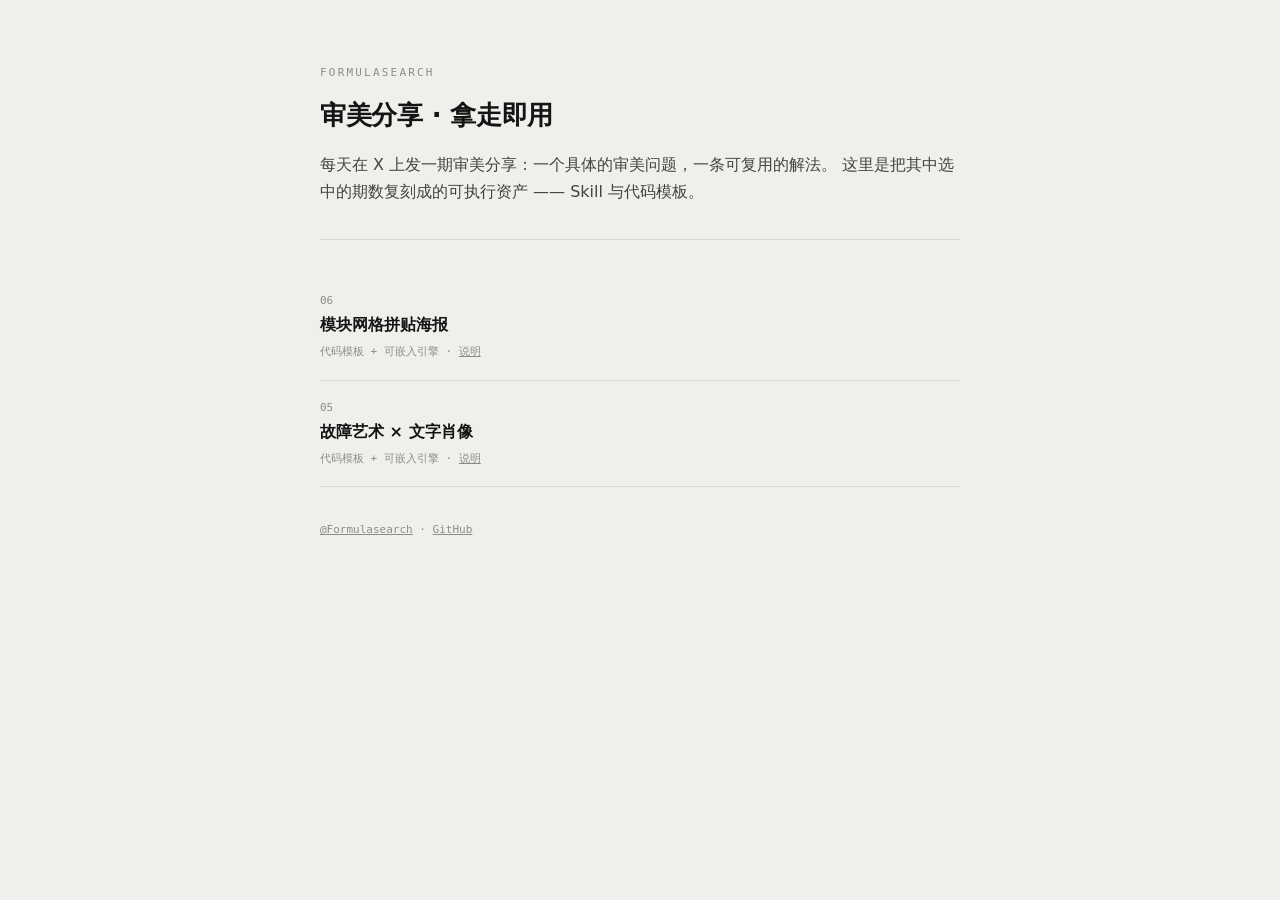
==== index.html @ 08f04bac "release: public final artifacts only" ====
<!doctype html>
<html lang="zh-CN">
<head>
<meta charset="utf-8">
<meta name="viewport" content="width=device-width, initial-scale=1">
<title>审美分享 · 拿走即用</title>
<style>
  :root{ --paper:#efefec; --ink:#141414; --mut:#8d8d86; --line:#d9d9d2 }
  *{box-sizing:border-box;margin:0}
  body{
    background:var(--paper);color:var(--ink);
    font-family:system-ui,"Microsoft YaHei",sans-serif;
    line-height:1.7;padding:64px 24px;
  }
  main{max-width:640px;margin:0 auto}
  .kicker{font-family:ui-monospace,Consolas,monospace;font-size:11px;letter-spacing:.2em;color:var(--mut)}
  h1{font-size:26px;font-weight:700;margin-top:10px;letter-spacing:-.01em}
  .lead{margin-top:14px;color:#44443f}
  hr{border:0;border-top:1px solid var(--line);margin:34px 0}
  ul{list-style:none;padding:0}
  li{padding:18px 0;border-bottom:1px solid var(--line)}
  li a.t{font-size:16px;font-weight:600;color:var(--ink);text-decoration:none}
  li a.t:hover{text-decoration:underline}
  .meta{font-family:ui-monospace,Consolas,monospace;font-size:11px;color:var(--mut);margin-top:5px}
  .meta a{color:var(--mut)}
  .no{font-family:ui-monospace,Consolas,monospace;font-size:11px;color:var(--mut)}
  footer{margin-top:34px;font-family:ui-monospace,Consolas,monospace;font-size:11px;color:var(--mut)}
  footer a{color:inherit}
</style>
</head>
<body>
<main>
  <div class="kicker">FORMULASEARCH</div>
  <h1>审美分享 · 拿走即用</h1>
  <p class="lead">
    每天在 X 上发一期审美分享：一个具体的审美问题，一条可复用的解法。
    这里是把其中选中的期数复刻成的可执行资产 —— Skill 与代码模板。
  </p>

  <hr>

  <ul>
    <li>
      <div class="no">06</div>
      <a class="t" href="006-grid-collage-poster/template/">模块网格拼贴海报</a>
      <div class="meta">
        代码模板 + 可嵌入引擎 ·
        <a href="https://github.com/FANzR-arch/Phil-aesthetic-formulas/tree/main/006-grid-collage-poster">说明</a>
      </div>
    </li>
    <li>
      <div class="no">05</div>
      <a class="t" href="005-typographic-portrait/template/">故障艺术 × 文字肖像</a>
      <div class="meta">
        代码模板 + 可嵌入引擎 ·
        <a href="https://github.com/FANzR-arch/Phil-aesthetic-formulas/tree/main/005-typographic-portrait">说明</a>
      </div>
    </li>
  </ul>

  <footer>
    <a href="https://x.com/Formulasearch">@Formulasearch</a> ·
    <a href="https://github.com/FANzR-arch/Phil-aesthetic-formulas">GitHub</a>
  </footer>
</main>
</body>
</html>
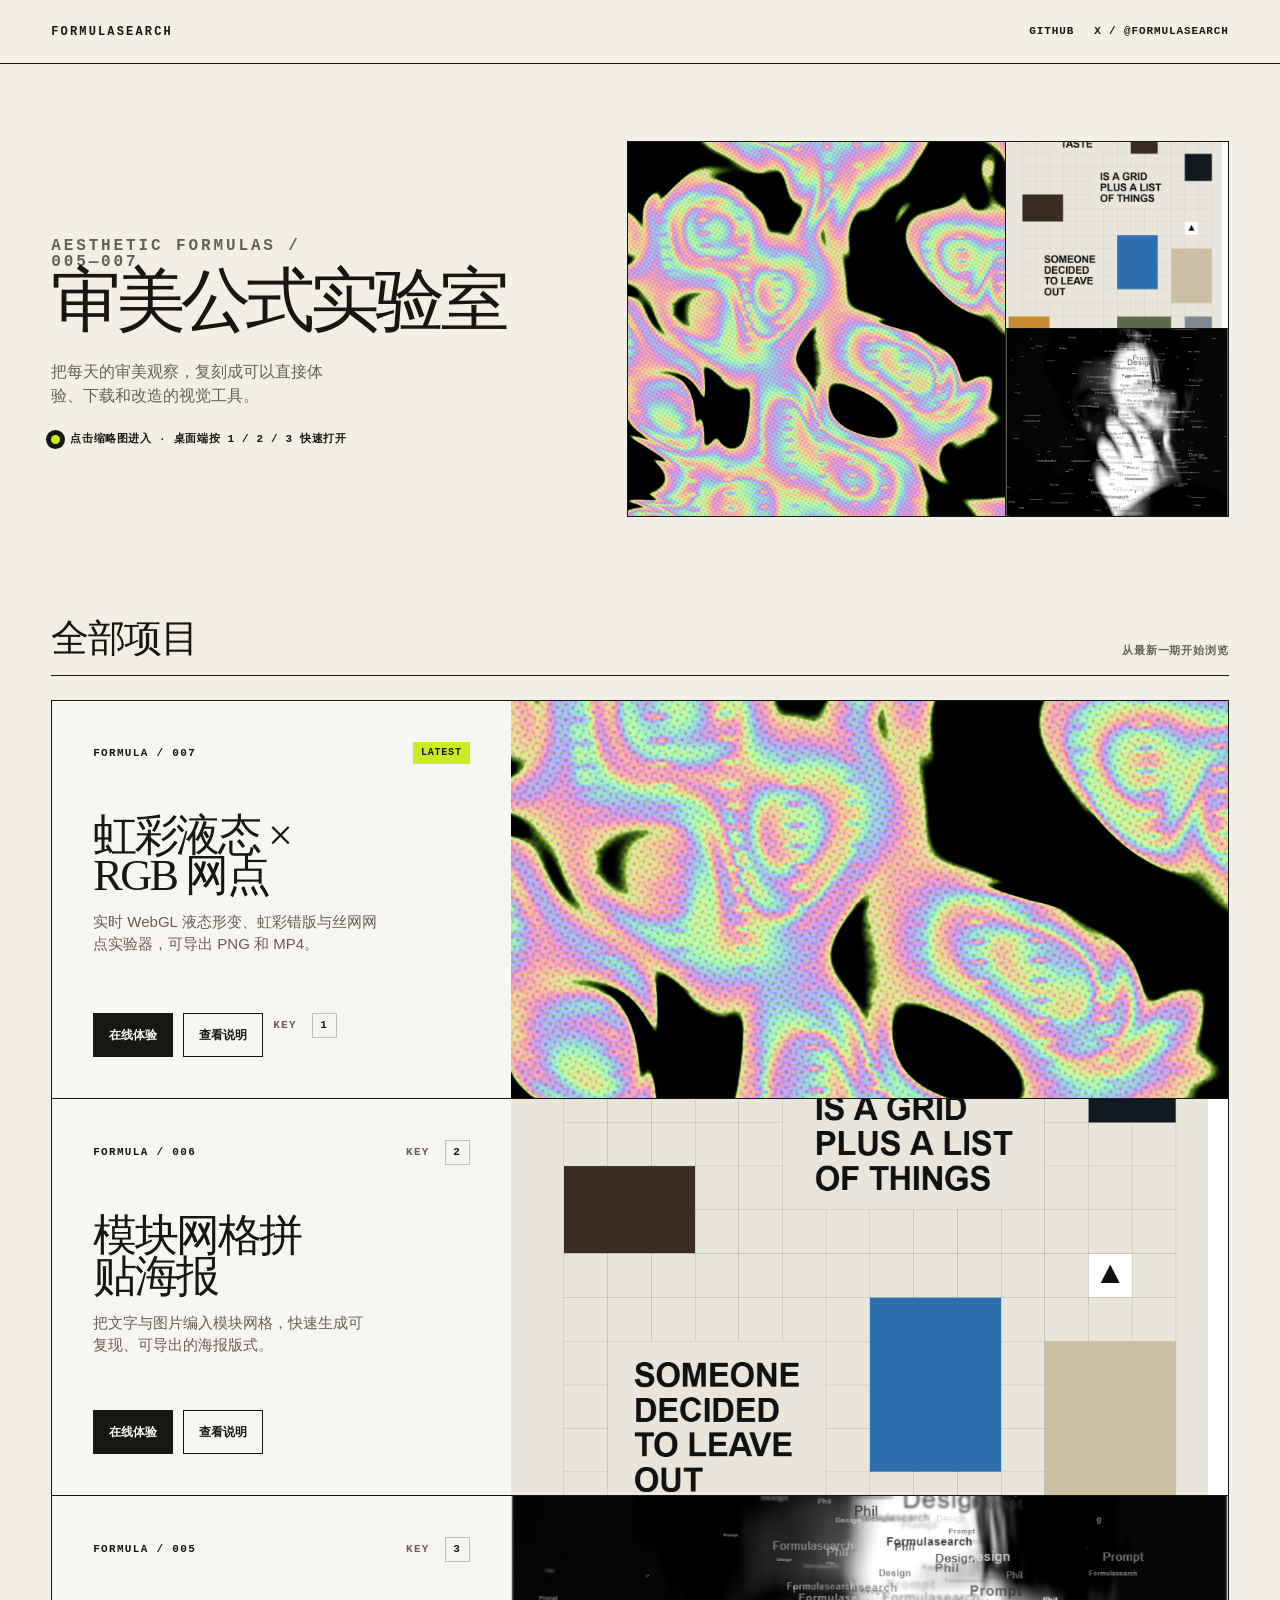
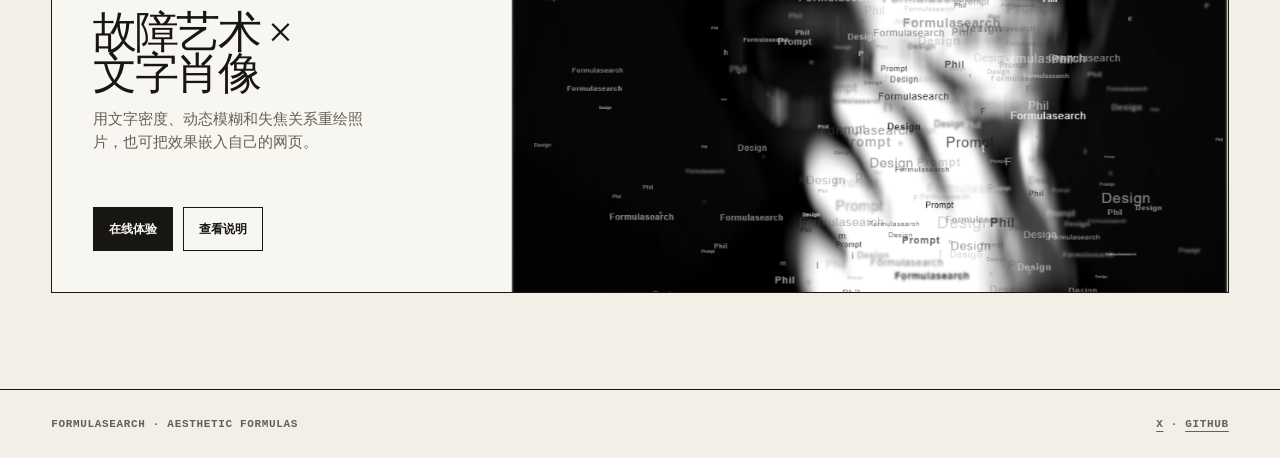
==== commit e7f5be0d: "release: add formula 007 and unified lab shell" ====
--- a/index.html
+++ b/index.html
@@ -2,66 +2,182 @@
 <html lang="zh-CN">
 <head>
 <meta charset="utf-8">
-<meta name="viewport" content="width=device-width, initial-scale=1">
-<title>审美分享 · 拿走即用</title>
+<meta name="viewport" content="width=device-width, initial-scale=1, viewport-fit=cover">
+<meta name="description" content="阿哲 Phil 的审美分享复刻实验：可直接体验、下载和复用的视觉工具。">
+<title>审美公式实验室 · Formulasearch</title>
+<link rel="icon" href="data:image/svg+xml,%3Csvg xmlns='http://www.w3.org/2000/svg' viewBox='0 0 64 64'%3E%3Crect width='64' height='64' fill='%23191a17'/%3E%3Ccircle cx='32' cy='32' r='16' fill='%23c9f719'/%3E%3C/svg%3E">
 <style>
-  :root{ --paper:#efefec; --ink:#141414; --mut:#8d8d86; --line:#d9d9d2 }
-  *{box-sizing:border-box;margin:0}
-  body{
-    background:var(--paper);color:var(--ink);
-    font-family:system-ui,"Microsoft YaHei",sans-serif;
-    line-height:1.7;padding:64px 24px;
+  :root{
+    --paper:oklch(95.2% .012 92);--panel:oklch(97.4% .009 92);--ink:oklch(20% .012 92);
+    --muted:oklch(49% .016 92);--line:oklch(80% .014 92);--acid:oklch(89% .205 120);
+    --display:Georgia,"Songti SC","Noto Serif SC",serif;
+    --ui:"Aptos","Microsoft YaHei UI","Noto Sans SC",sans-serif;
+    --data:"Cascadia Mono",Consolas,monospace;
   }
-  main{max-width:640px;margin:0 auto}
-  .kicker{font-family:ui-monospace,Consolas,monospace;font-size:11px;letter-spacing:.2em;color:var(--mut)}
-  h1{font-size:26px;font-weight:700;margin-top:10px;letter-spacing:-.01em}
-  .lead{margin-top:14px;color:#44443f}
-  hr{border:0;border-top:1px solid var(--line);margin:34px 0}
-  ul{list-style:none;padding:0}
-  li{padding:18px 0;border-bottom:1px solid var(--line)}
-  li a.t{font-size:16px;font-weight:600;color:var(--ink);text-decoration:none}
-  li a.t:hover{text-decoration:underline}
-  .meta{font-family:ui-monospace,Consolas,monospace;font-size:11px;color:var(--mut);margin-top:5px}
-  .meta a{color:var(--mut)}
-  .no{font-family:ui-monospace,Consolas,monospace;font-size:11px;color:var(--mut)}
-  footer{margin-top:34px;font-family:ui-monospace,Consolas,monospace;font-size:11px;color:var(--mut)}
-  footer a{color:inherit}
+  *{box-sizing:border-box}
+  html{scroll-behavior:smooth}
+  body{margin:0;background:var(--paper);color:var(--ink);font-family:var(--ui);line-height:1.5}
+  a{color:inherit}
+  a:focus-visible{outline:3px solid oklch(68% .19 30);outline-offset:3px}
+  .site-header{display:flex;align-items:center;justify-content:space-between;min-height:64px;padding:0 clamp(20px,4vw,64px);border-bottom:1px solid var(--ink)}
+  .brand{font:800 .75rem/1 var(--data);letter-spacing:.18em;text-decoration:none}
+  .header-links{display:flex;gap:20px;font:700 .6875rem/1 var(--data);letter-spacing:.08em;text-transform:uppercase}
+  .header-links a{text-decoration:none}
+  .header-links a:hover{text-decoration:underline;text-underline-offset:4px}
+  main{width:min(1440px,100%);margin:0 auto;padding:clamp(44px,6vw,88px) clamp(20px,4vw,64px) 96px}
+  .intro{display:grid;grid-template-columns:minmax(500px,.92fr) minmax(360px,1.08fr);gap:clamp(36px,5vw,72px);align-items:center;padding-bottom:clamp(64px,8vw,108px)}
+  .eyebrow{margin:0 0 20px;font:800 .6875rem/1 var(--data);letter-spacing:.18em;text-transform:uppercase}
+  h1{margin:0;white-space:nowrap;font:400 clamp(2.65rem,5.5vw,5.8rem)/.88 var(--display);letter-spacing:-.075em}
+  .intro-copy p{max-width:31ch;margin:28px 0 0;color:var(--muted);font-size:clamp(1rem,1.25vw,1.18rem)}
+  .intro-note{display:flex;align-items:center;gap:10px;margin-top:24px;font:700 .6875rem/1.4 var(--data);letter-spacing:.06em}
+  .intro-note i{width:9px;height:9px;border-radius:50%;background:var(--acid);box-shadow:0 0 0 5px var(--ink)}
+  .hero-thumbs{display:grid;grid-template-columns:1.32fr .78fr;grid-template-rows:repeat(2,minmax(0,1fr));gap:1px;aspect-ratio:16/10;background:var(--ink);border:1px solid var(--ink)}
+  .hero-thumb{display:block;min-width:0;overflow:hidden;background:var(--ink)}
+  .hero-thumb:first-child{grid-row:1/-1}
+  .hero-thumb img{display:block;width:100%;height:100%;object-fit:cover;transition:transform 420ms cubic-bezier(.16,1,.3,1),filter 220ms ease}
+  .hero-thumb:hover img{transform:scale(1.025);filter:contrast(1.05)}
+  .section-head{display:flex;align-items:end;justify-content:space-between;gap:24px;padding:0 0 18px;border-bottom:1px solid var(--ink)}
+  .section-head h2{margin:0;font:400 clamp(1.8rem,3vw,2.8rem)/1 var(--display);letter-spacing:-.04em}
+  .section-head span{font:700 .6875rem/1 var(--data);letter-spacing:.08em;color:var(--muted)}
+  .projects{border:1px solid var(--ink);margin-top:24px}
+  .project{display:grid;grid-template-columns:minmax(320px,.78fr) minmax(0,1.22fr);min-width:0;min-height:clamp(340px,31vw,450px);background:var(--panel)}
+  .project+.project{border-top:1px solid var(--ink)}
+  .project-media{position:relative;display:block;min-height:0;overflow:hidden;background:var(--ink)}
+  .project-media img{position:absolute;inset:0;display:block;width:100%;height:100%;object-fit:cover;transition:transform 420ms cubic-bezier(.16,1,.3,1),filter 220ms ease}
+  .project-media:hover img{transform:scale(1.018);filter:contrast(1.04)}
+  .project-copy{display:flex;flex-direction:column;padding:clamp(24px,3.2vw,44px)}
+  .project-top{display:flex;align-items:center;justify-content:space-between;gap:16px}
+  .project-number,.project-key{font:800 .6875rem/1 var(--data);letter-spacing:.12em}
+  .project-key{color:var(--muted)}
+  .project-key b{display:inline-grid;place-items:center;width:25px;height:25px;margin-left:7px;border:1px solid var(--line);color:var(--ink)}
+  .project h3{max-width:11ch;margin:clamp(28px,4vw,56px) 0 14px;font:400 clamp(2rem,3.45vw,3.7rem)/.92 var(--display);letter-spacing:-.055em}
+  .project p{max-width:34ch;margin:0;color:var(--muted);font-size:.9375rem}
+  .project-actions{display:flex;flex-wrap:wrap;gap:10px;margin-top:auto;padding-top:30px}
+  .action{display:inline-flex;align-items:center;justify-content:center;min-height:44px;padding:10px 15px;border:1px solid var(--ink);font-size:.75rem;font-weight:800;text-decoration:none}
+  .action--primary{background:var(--ink);color:var(--panel)}
+  .action:hover{background:var(--acid);color:var(--ink)}
+  .latest{padding:6px 8px;background:var(--acid);font:800 .625rem/1 var(--data);letter-spacing:.08em}
+  footer{display:flex;justify-content:space-between;gap:24px;padding:26px clamp(20px,4vw,64px);border-top:1px solid var(--ink);font:700 .6875rem/1.5 var(--data);letter-spacing:.06em;color:var(--muted)}
+  footer a{text-underline-offset:4px}
+  @media(max-width:980px){
+    .intro{grid-template-columns:1fr;gap:42px}
+    .intro-copy p{margin-top:22px}
+    .hero-thumbs{width:100%;aspect-ratio:16/9}
+    .project{grid-template-columns:minmax(280px,.8fr) minmax(0,1.2fr)}
+  }
+  @media(max-width:700px){
+    .site-header{min-height:56px}.header-links a:first-child{display:none}
+    main{padding-top:48px;padding-bottom:64px}
+    .intro{gap:34px}.intro-copy{max-width:34ch}
+    .hero-thumbs{grid-template-columns:1.25fr .75fr;aspect-ratio:1/1}
+    .section-head{align-items:start;flex-direction:column}.section-head span{line-height:1.5}
+    .project{grid-template-columns:1fr;min-height:0}.project-copy{min-height:320px}.project-media{aspect-ratio:16/10}
+    footer{flex-direction:column}
+  }
+  @media(prefers-reduced-motion:reduce){*,*::before,*::after{scroll-behavior:auto!important;transition-duration:.01ms!important}}
 </style>
 </head>
 <body>
-<main>
-  <div class="kicker">FORMULASEARCH</div>
-  <h1>审美分享 · 拿走即用</h1>
-  <p class="lead">
-    每天在 X 上发一期审美分享：一个具体的审美问题，一条可复用的解法。
-    这里是把其中选中的期数复刻成的可执行资产 —— Skill 与代码模板。
-  </p>
+  <header class="site-header">
+    <a class="brand" href="./">FORMULASEARCH</a>
+    <nav class="header-links" aria-label="外部链接">
+      <a href="https://github.com/FANzR-arch/Phil-aesthetic-formulas">GitHub</a>
+      <a href="https://x.com/Formulasearch">X / @Formulasearch</a>
+    </nav>
+  </header>
 
-  <hr>
+  <main>
+    <section class="intro" aria-labelledby="page-title">
+      <div class="intro-copy">
+        <p class="eyebrow">AESTHETIC FORMULAS / 005—007</p>
+        <h1 id="page-title">审美公式实验室</h1>
+        <p>把每天的审美观察，复刻成可以直接体验、下载和改造的视觉工具。</p>
+        <div class="intro-note"><i></i><span>点击缩略图进入 · 桌面端按 1 / 2 / 3 快速打开</span></div>
+      </div>
+      <div class="hero-thumbs" aria-label="快速浏览项目">
+        <a class="hero-thumb" href="007-iridescent-flow-halftone/template/" aria-label="打开 007 虹彩液态网点实验器">
+          <img src="007-iridescent-flow-halftone/preview.png" alt="虹彩液态与 RGB 网点作品" width="1200" height="1200">
+        </a>
+        <a class="hero-thumb" href="006-grid-collage-poster/template/" aria-label="打开 006 模块网格拼贴海报生成器">
+          <img src="006-grid-collage-poster/preview.png" alt="模块网格拼贴海报作品" width="1200" height="1600">
+        </a>
+        <a class="hero-thumb" href="005-typographic-portrait/template/" aria-label="打开 005 故障文字肖像生成器">
+          <img src="005-typographic-portrait/preview.png" alt="故障文字肖像作品" width="1200" height="1600">
+        </a>
+      </div>
+    </section>
 
-  <ul>
-    <li>
-      <div class="no">06</div>
-      <a class="t" href="006-grid-collage-poster/template/">模块网格拼贴海报</a>
-      <div class="meta">
-        代码模板 + 可嵌入引擎 ·
-        <a href="https://github.com/FANzR-arch/Phil-aesthetic-formulas/tree/main/006-grid-collage-poster">说明</a>
+    <section aria-labelledby="projects-title">
+      <div class="section-head">
+        <h2 id="projects-title">全部项目</h2>
+        <span>从最新一期开始浏览</span>
       </div>
-    </li>
-    <li>
-      <div class="no">05</div>
-      <a class="t" href="005-typographic-portrait/template/">故障艺术 × 文字肖像</a>
-      <div class="meta">
-        代码模板 + 可嵌入引擎 ·
-        <a href="https://github.com/FANzR-arch/Phil-aesthetic-formulas/tree/main/005-typographic-portrait">说明</a>
+
+      <div class="projects">
+        <article class="project project--featured">
+          <div class="project-copy">
+            <div class="project-top"><span class="project-number">FORMULA / 007</span><span class="latest">LATEST</span></div>
+            <h3>虹彩液态 × RGB 网点</h3>
+            <p>实时 WebGL 液态形变、虹彩错版与丝网网点实验器，可导出 PNG 和 MP4。</p>
+            <div class="project-actions">
+              <a class="action action--primary" href="007-iridescent-flow-halftone/template/">在线体验</a>
+              <a class="action" href="https://github.com/FANzR-arch/Phil-aesthetic-formulas/tree/main/007-iridescent-flow-halftone">查看说明</a>
+              <span class="project-key">KEY <b>1</b></span>
+            </div>
+          </div>
+          <a class="project-media" href="007-iridescent-flow-halftone/template/" aria-label="打开虹彩液态网点实验器" aria-keyshortcuts="1">
+            <img src="007-iridescent-flow-halftone/preview.png" alt="虹彩液态与 RGB 网点作品" width="1200" height="1200" loading="lazy">
+          </a>
+        </article>
+
+        <article class="project">
+          <div class="project-copy">
+            <div class="project-top"><span class="project-number">FORMULA / 006</span><span class="project-key">KEY <b>2</b></span></div>
+            <h3>模块网格拼贴海报</h3>
+            <p>把文字与图片编入模块网格，快速生成可复现、可导出的海报版式。</p>
+            <div class="project-actions">
+              <a class="action action--primary" href="006-grid-collage-poster/template/">在线体验</a>
+              <a class="action" href="https://github.com/FANzR-arch/Phil-aesthetic-formulas/tree/main/006-grid-collage-poster">查看说明</a>
+            </div>
+          </div>
+          <a class="project-media" href="006-grid-collage-poster/template/" aria-label="打开模块网格拼贴海报生成器" aria-keyshortcuts="2">
+            <img src="006-grid-collage-poster/preview.png" alt="模块网格拼贴海报作品" width="1200" height="1600" loading="lazy">
+          </a>
+        </article>
+
+        <article class="project">
+          <div class="project-copy">
+            <div class="project-top"><span class="project-number">FORMULA / 005</span><span class="project-key">KEY <b>3</b></span></div>
+            <h3>故障艺术 × 文字肖像</h3>
+            <p>用文字密度、动态模糊和失焦关系重绘照片，也可把效果嵌入自己的网页。</p>
+            <div class="project-actions">
+              <a class="action action--primary" href="005-typographic-portrait/template/">在线体验</a>
+              <a class="action" href="https://github.com/FANzR-arch/Phil-aesthetic-formulas/tree/main/005-typographic-portrait">查看说明</a>
+            </div>
+          </div>
+          <a class="project-media" href="005-typographic-portrait/template/" aria-label="打开故障文字肖像生成器" aria-keyshortcuts="3">
+            <img src="005-typographic-portrait/preview.png" alt="故障文字肖像作品" width="1200" height="1600" loading="lazy">
+          </a>
+        </article>
       </div>
-    </li>
-  </ul>
+    </section>
+  </main>
 
   <footer>
-    <a href="https://x.com/Formulasearch">@Formulasearch</a> ·
-    <a href="https://github.com/FANzR-arch/Phil-aesthetic-formulas">GitHub</a>
+    <span>FORMULASEARCH · AESTHETIC FORMULAS</span>
+    <span><a href="https://x.com/Formulasearch">X</a> · <a href="https://github.com/FANzR-arch/Phil-aesthetic-formulas">GITHUB</a></span>
   </footer>
-</main>
+
+<script>
+  const shortcuts = {
+    1: '007-iridescent-flow-halftone/template/',
+    2: '006-grid-collage-poster/template/',
+    3: '005-typographic-portrait/template/'
+  };
+  addEventListener('keydown', event => {
+    if (event.ctrlKey || event.metaKey || event.altKey || /INPUT|TEXTAREA|SELECT/.test(event.target.tagName)) return;
+    if (shortcuts[event.key]) location.href = shortcuts[event.key];
+  });
+</script>
 </body>
 </html>
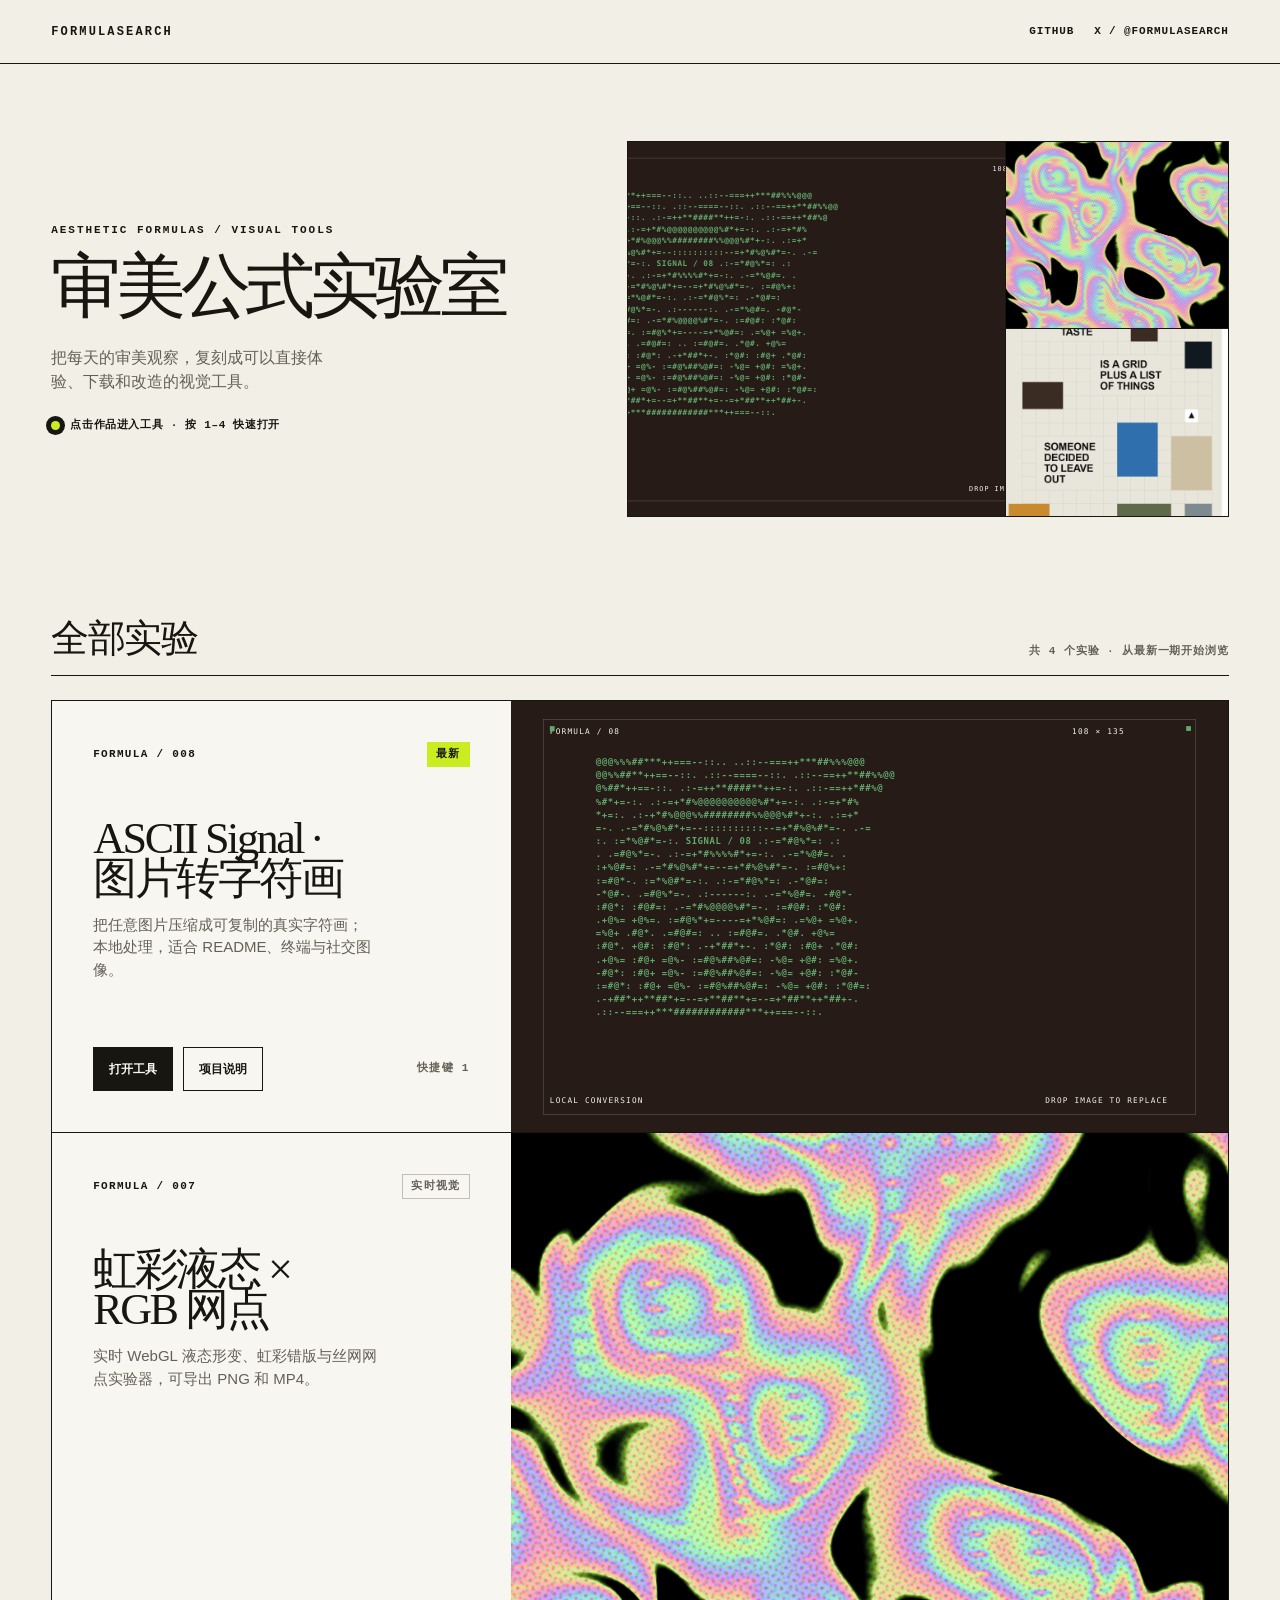
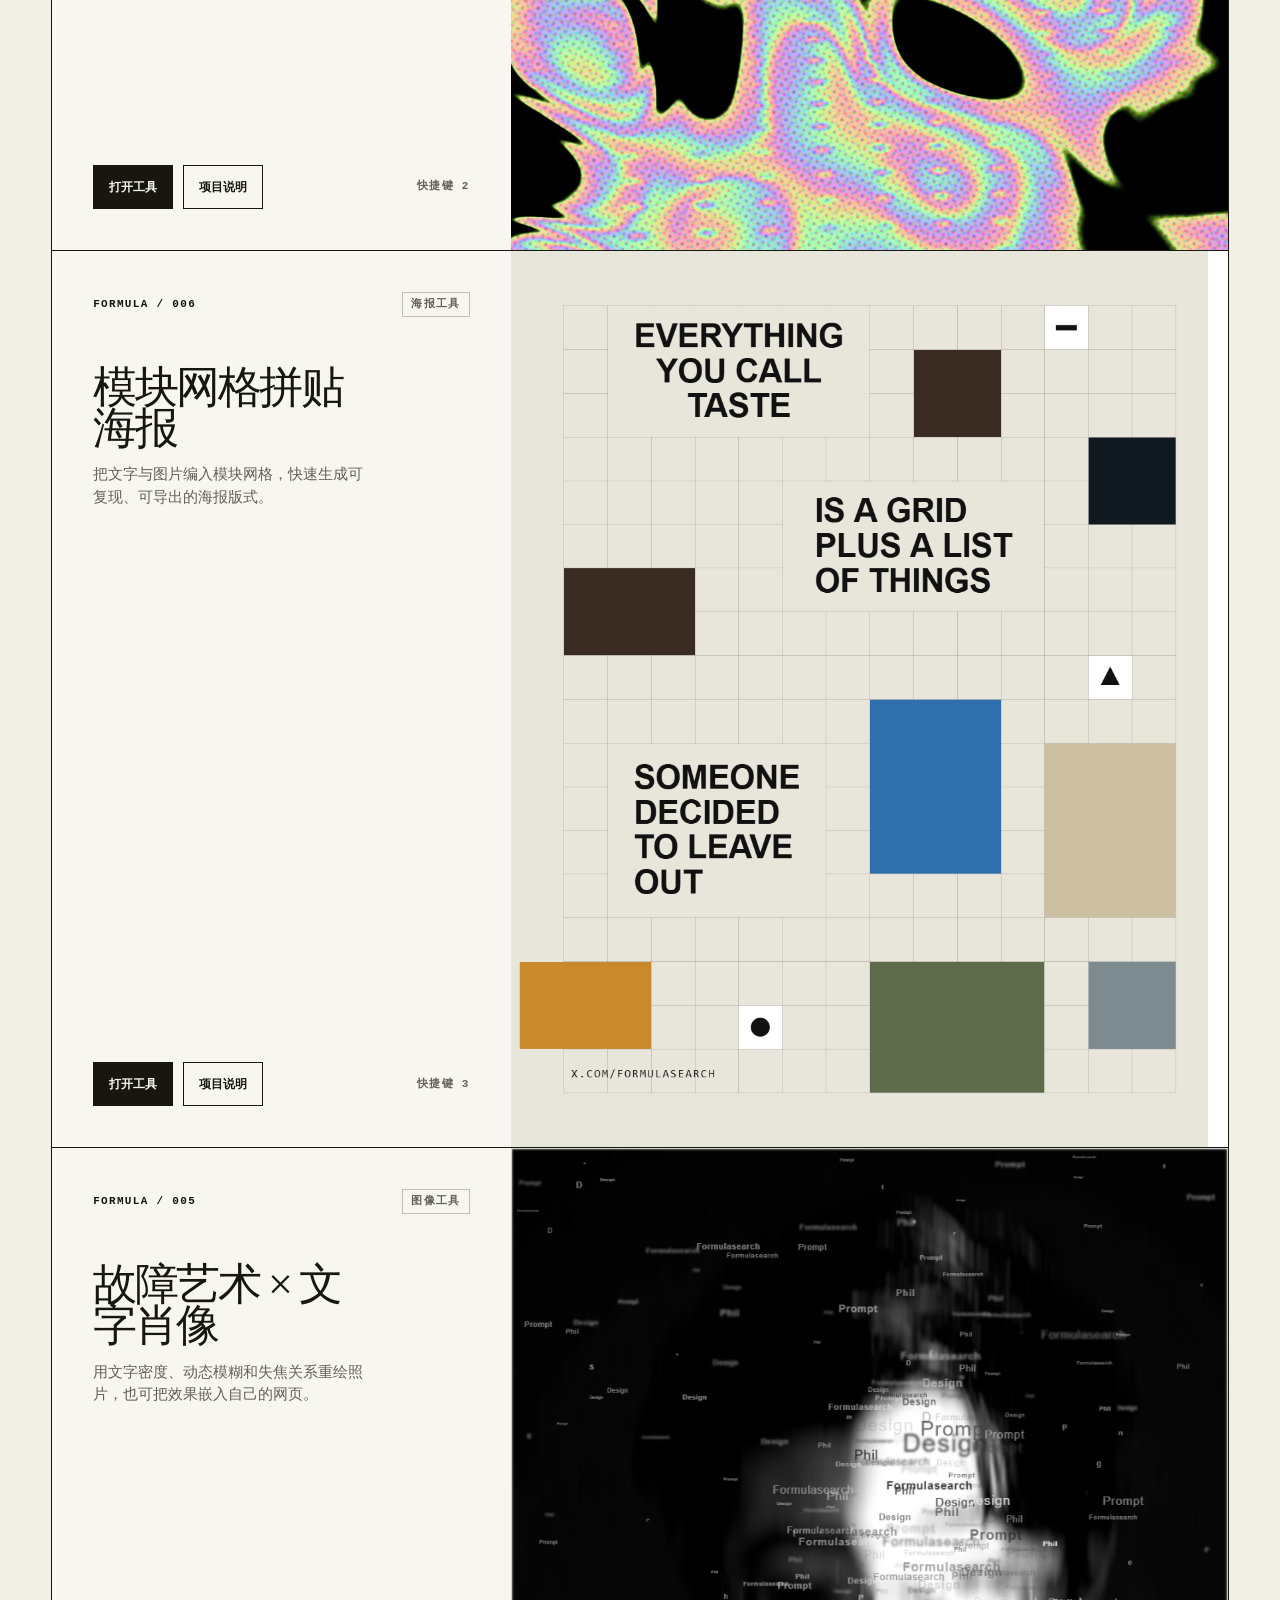
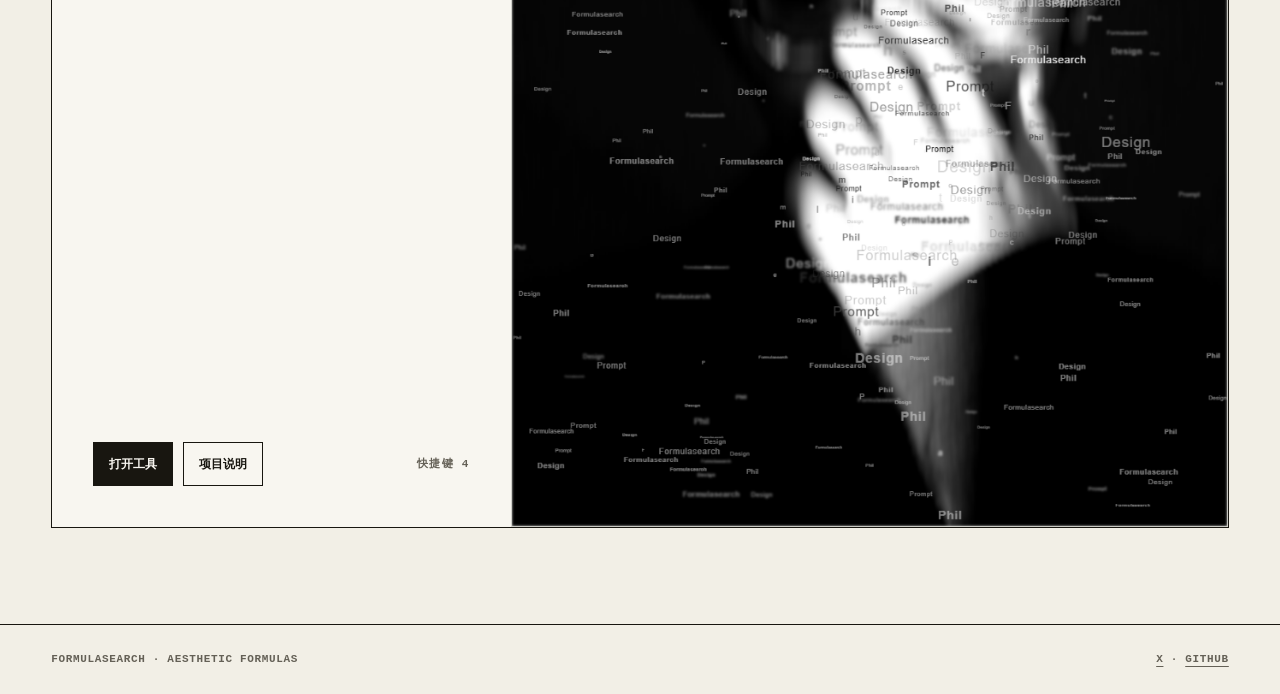
==== commit 529de945: "feat: standardize Formula Lab UI kit" ====
--- a/index.html
+++ b/index.html
@@ -1,183 +1,48 @@
 <!doctype html>
 <html lang="zh-CN">
 <head>
-<meta charset="utf-8">
-<meta name="viewport" content="width=device-width, initial-scale=1, viewport-fit=cover">
-<meta name="description" content="阿哲 Phil 的审美分享复刻实验：可直接体验、下载和复用的视觉工具。">
-<title>审美公式实验室 · Formulasearch</title>
-<link rel="icon" href="data:image/svg+xml,%3Csvg xmlns='http://www.w3.org/2000/svg' viewBox='0 0 64 64'%3E%3Crect width='64' height='64' fill='%23191a17'/%3E%3Ccircle cx='32' cy='32' r='16' fill='%23c9f719'/%3E%3C/svg%3E">
-<style>
-  :root{
-    --paper:oklch(95.2% .012 92);--panel:oklch(97.4% .009 92);--ink:oklch(20% .012 92);
-    --muted:oklch(49% .016 92);--line:oklch(80% .014 92);--acid:oklch(89% .205 120);
-    --display:Georgia,"Songti SC","Noto Serif SC",serif;
-    --ui:"Aptos","Microsoft YaHei UI","Noto Sans SC",sans-serif;
-    --data:"Cascadia Mono",Consolas,monospace;
-  }
-  *{box-sizing:border-box}
-  html{scroll-behavior:smooth}
-  body{margin:0;background:var(--paper);color:var(--ink);font-family:var(--ui);line-height:1.5}
-  a{color:inherit}
-  a:focus-visible{outline:3px solid oklch(68% .19 30);outline-offset:3px}
-  .site-header{display:flex;align-items:center;justify-content:space-between;min-height:64px;padding:0 clamp(20px,4vw,64px);border-bottom:1px solid var(--ink)}
-  .brand{font:800 .75rem/1 var(--data);letter-spacing:.18em;text-decoration:none}
-  .header-links{display:flex;gap:20px;font:700 .6875rem/1 var(--data);letter-spacing:.08em;text-transform:uppercase}
-  .header-links a{text-decoration:none}
-  .header-links a:hover{text-decoration:underline;text-underline-offset:4px}
-  main{width:min(1440px,100%);margin:0 auto;padding:clamp(44px,6vw,88px) clamp(20px,4vw,64px) 96px}
-  .intro{display:grid;grid-template-columns:minmax(500px,.92fr) minmax(360px,1.08fr);gap:clamp(36px,5vw,72px);align-items:center;padding-bottom:clamp(64px,8vw,108px)}
-  .eyebrow{margin:0 0 20px;font:800 .6875rem/1 var(--data);letter-spacing:.18em;text-transform:uppercase}
-  h1{margin:0;white-space:nowrap;font:400 clamp(2.65rem,5.5vw,5.8rem)/.88 var(--display);letter-spacing:-.075em}
-  .intro-copy p{max-width:31ch;margin:28px 0 0;color:var(--muted);font-size:clamp(1rem,1.25vw,1.18rem)}
-  .intro-note{display:flex;align-items:center;gap:10px;margin-top:24px;font:700 .6875rem/1.4 var(--data);letter-spacing:.06em}
-  .intro-note i{width:9px;height:9px;border-radius:50%;background:var(--acid);box-shadow:0 0 0 5px var(--ink)}
-  .hero-thumbs{display:grid;grid-template-columns:1.32fr .78fr;grid-template-rows:repeat(2,minmax(0,1fr));gap:1px;aspect-ratio:16/10;background:var(--ink);border:1px solid var(--ink)}
-  .hero-thumb{display:block;min-width:0;overflow:hidden;background:var(--ink)}
-  .hero-thumb:first-child{grid-row:1/-1}
-  .hero-thumb img{display:block;width:100%;height:100%;object-fit:cover;transition:transform 420ms cubic-bezier(.16,1,.3,1),filter 220ms ease}
-  .hero-thumb:hover img{transform:scale(1.025);filter:contrast(1.05)}
-  .section-head{display:flex;align-items:end;justify-content:space-between;gap:24px;padding:0 0 18px;border-bottom:1px solid var(--ink)}
-  .section-head h2{margin:0;font:400 clamp(1.8rem,3vw,2.8rem)/1 var(--display);letter-spacing:-.04em}
-  .section-head span{font:700 .6875rem/1 var(--data);letter-spacing:.08em;color:var(--muted)}
-  .projects{border:1px solid var(--ink);margin-top:24px}
-  .project{display:grid;grid-template-columns:minmax(320px,.78fr) minmax(0,1.22fr);min-width:0;min-height:clamp(340px,31vw,450px);background:var(--panel)}
-  .project+.project{border-top:1px solid var(--ink)}
-  .project-media{position:relative;display:block;min-height:0;overflow:hidden;background:var(--ink)}
-  .project-media img{position:absolute;inset:0;display:block;width:100%;height:100%;object-fit:cover;transition:transform 420ms cubic-bezier(.16,1,.3,1),filter 220ms ease}
-  .project-media:hover img{transform:scale(1.018);filter:contrast(1.04)}
-  .project-copy{display:flex;flex-direction:column;padding:clamp(24px,3.2vw,44px)}
-  .project-top{display:flex;align-items:center;justify-content:space-between;gap:16px}
-  .project-number,.project-key{font:800 .6875rem/1 var(--data);letter-spacing:.12em}
-  .project-key{color:var(--muted)}
-  .project-key b{display:inline-grid;place-items:center;width:25px;height:25px;margin-left:7px;border:1px solid var(--line);color:var(--ink)}
-  .project h3{max-width:11ch;margin:clamp(28px,4vw,56px) 0 14px;font:400 clamp(2rem,3.45vw,3.7rem)/.92 var(--display);letter-spacing:-.055em}
-  .project p{max-width:34ch;margin:0;color:var(--muted);font-size:.9375rem}
-  .project-actions{display:flex;flex-wrap:wrap;gap:10px;margin-top:auto;padding-top:30px}
-  .action{display:inline-flex;align-items:center;justify-content:center;min-height:44px;padding:10px 15px;border:1px solid var(--ink);font-size:.75rem;font-weight:800;text-decoration:none}
-  .action--primary{background:var(--ink);color:var(--panel)}
-  .action:hover{background:var(--acid);color:var(--ink)}
-  .latest{padding:6px 8px;background:var(--acid);font:800 .625rem/1 var(--data);letter-spacing:.08em}
-  footer{display:flex;justify-content:space-between;gap:24px;padding:26px clamp(20px,4vw,64px);border-top:1px solid var(--ink);font:700 .6875rem/1.5 var(--data);letter-spacing:.06em;color:var(--muted)}
-  footer a{text-underline-offset:4px}
-  @media(max-width:980px){
-    .intro{grid-template-columns:1fr;gap:42px}
-    .intro-copy p{margin-top:22px}
-    .hero-thumbs{width:100%;aspect-ratio:16/9}
-    .project{grid-template-columns:minmax(280px,.8fr) minmax(0,1.2fr)}
-  }
-  @media(max-width:700px){
-    .site-header{min-height:56px}.header-links a:first-child{display:none}
-    main{padding-top:48px;padding-bottom:64px}
-    .intro{gap:34px}.intro-copy{max-width:34ch}
-    .hero-thumbs{grid-template-columns:1.25fr .75fr;aspect-ratio:1/1}
-    .section-head{align-items:start;flex-direction:column}.section-head span{line-height:1.5}
-    .project{grid-template-columns:1fr;min-height:0}.project-copy{min-height:320px}.project-media{aspect-ratio:16/10}
-    footer{flex-direction:column}
-  }
-  @media(prefers-reduced-motion:reduce){*,*::before,*::after{scroll-behavior:auto!important;transition-duration:.01ms!important}}
-</style>
+  <meta charset="utf-8">
+  <meta name="viewport" content="width=device-width, initial-scale=1, viewport-fit=cover">
+  <meta name="description" content="阿哲 Phil 的审美分享复刻实验：可直接体验、下载和复用的视觉工具。">
+  <title>审美公式实验室 · Formulasearch</title>
+  <link rel="icon" href="data:image/svg+xml,%3Csvg xmlns='http://www.w3.org/2000/svg' viewBox='0 0 64 64'%3E%3Crect width='64' height='64' fill='%23191a17'/%3E%3Ccircle cx='32' cy='32' r='16' fill='%23c9f719'/%3E%3C/svg%3E">
+  <link rel="stylesheet" href="tools/formula-lab/gallery.css">
 </head>
 <body>
-  <header class="site-header">
-    <a class="brand" href="./">FORMULASEARCH</a>
-    <nav class="header-links" aria-label="外部链接">
+  <header class="lab-site-header">
+    <a class="lab-site-brand" href="./">FORMULASEARCH</a>
+    <nav class="lab-site-links" aria-label="外部链接">
       <a href="https://github.com/FANzR-arch/Phil-aesthetic-formulas">GitHub</a>
       <a href="https://x.com/Formulasearch">X / @Formulasearch</a>
     </nav>
   </header>
 
-  <main>
-    <section class="intro" aria-labelledby="page-title">
-      <div class="intro-copy">
-        <p class="eyebrow">AESTHETIC FORMULAS / 005—007</p>
+  <main class="lab-gallery-main">
+    <section class="lab-gallery-intro" aria-labelledby="page-title">
+      <div>
+        <p class="lab-eyebrow">AESTHETIC FORMULAS / VISUAL TOOLS</p>
         <h1 id="page-title">审美公式实验室</h1>
         <p>把每天的审美观察，复刻成可以直接体验、下载和改造的视觉工具。</p>
-        <div class="intro-note"><i></i><span>点击缩略图进入 · 桌面端按 1 / 2 / 3 快速打开</span></div>
+        <div class="lab-gallery-note"><i></i><span>点击作品进入工具 · 按 1–4 快速打开</span></div>
       </div>
-      <div class="hero-thumbs" aria-label="快速浏览项目">
-        <a class="hero-thumb" href="007-iridescent-flow-halftone/template/" aria-label="打开 007 虹彩液态网点实验器">
-          <img src="007-iridescent-flow-halftone/preview.png" alt="虹彩液态与 RGB 网点作品" width="1200" height="1200">
-        </a>
-        <a class="hero-thumb" href="006-grid-collage-poster/template/" aria-label="打开 006 模块网格拼贴海报生成器">
-          <img src="006-grid-collage-poster/preview.png" alt="模块网格拼贴海报作品" width="1200" height="1600">
-        </a>
-        <a class="hero-thumb" href="005-typographic-portrait/template/" aria-label="打开 005 故障文字肖像生成器">
-          <img src="005-typographic-portrait/preview.png" alt="故障文字肖像作品" width="1200" height="1600">
-        </a>
-      </div>
+      <div class="lab-gallery-hero" data-lab-hero aria-label="最新实验预览"></div>
     </section>
 
     <section aria-labelledby="projects-title">
-      <div class="section-head">
-        <h2 id="projects-title">全部项目</h2>
-        <span>从最新一期开始浏览</span>
+      <div class="lab-gallery-section-head">
+        <h2 id="projects-title">全部实验</h2>
+        <span data-lab-project-count>正在载入项目</span>
       </div>
-
-      <div class="projects">
-        <article class="project project--featured">
-          <div class="project-copy">
-            <div class="project-top"><span class="project-number">FORMULA / 007</span><span class="latest">LATEST</span></div>
-            <h3>虹彩液态 × RGB 网点</h3>
-            <p>实时 WebGL 液态形变、虹彩错版与丝网网点实验器，可导出 PNG 和 MP4。</p>
-            <div class="project-actions">
-              <a class="action action--primary" href="007-iridescent-flow-halftone/template/">在线体验</a>
-              <a class="action" href="https://github.com/FANzR-arch/Phil-aesthetic-formulas/tree/main/007-iridescent-flow-halftone">查看说明</a>
-              <span class="project-key">KEY <b>1</b></span>
-            </div>
-          </div>
-          <a class="project-media" href="007-iridescent-flow-halftone/template/" aria-label="打开虹彩液态网点实验器" aria-keyshortcuts="1">
-            <img src="007-iridescent-flow-halftone/preview.png" alt="虹彩液态与 RGB 网点作品" width="1200" height="1200" loading="lazy">
-          </a>
-        </article>
-
-        <article class="project">
-          <div class="project-copy">
-            <div class="project-top"><span class="project-number">FORMULA / 006</span><span class="project-key">KEY <b>2</b></span></div>
-            <h3>模块网格拼贴海报</h3>
-            <p>把文字与图片编入模块网格，快速生成可复现、可导出的海报版式。</p>
-            <div class="project-actions">
-              <a class="action action--primary" href="006-grid-collage-poster/template/">在线体验</a>
-              <a class="action" href="https://github.com/FANzR-arch/Phil-aesthetic-formulas/tree/main/006-grid-collage-poster">查看说明</a>
-            </div>
-          </div>
-          <a class="project-media" href="006-grid-collage-poster/template/" aria-label="打开模块网格拼贴海报生成器" aria-keyshortcuts="2">
-            <img src="006-grid-collage-poster/preview.png" alt="模块网格拼贴海报作品" width="1200" height="1600" loading="lazy">
-          </a>
-        </article>
-
-        <article class="project">
-          <div class="project-copy">
-            <div class="project-top"><span class="project-number">FORMULA / 005</span><span class="project-key">KEY <b>3</b></span></div>
-            <h3>故障艺术 × 文字肖像</h3>
-            <p>用文字密度、动态模糊和失焦关系重绘照片，也可把效果嵌入自己的网页。</p>
-            <div class="project-actions">
-              <a class="action action--primary" href="005-typographic-portrait/template/">在线体验</a>
-              <a class="action" href="https://github.com/FANzR-arch/Phil-aesthetic-formulas/tree/main/005-typographic-portrait">查看说明</a>
-            </div>
-          </div>
-          <a class="project-media" href="005-typographic-portrait/template/" aria-label="打开故障文字肖像生成器" aria-keyshortcuts="3">
-            <img src="005-typographic-portrait/preview.png" alt="故障文字肖像作品" width="1200" height="1600" loading="lazy">
-          </a>
-        </article>
-      </div>
+      <div class="lab-gallery-list" data-lab-gallery></div>
     </section>
   </main>
 
-  <footer>
+  <footer class="lab-gallery-footer">
     <span>FORMULASEARCH · AESTHETIC FORMULAS</span>
     <span><a href="https://x.com/Formulasearch">X</a> · <a href="https://github.com/FANzR-arch/Phil-aesthetic-formulas">GITHUB</a></span>
   </footer>
 
-<script>
-  const shortcuts = {
-    1: '007-iridescent-flow-halftone/template/',
-    2: '006-grid-collage-poster/template/',
-    3: '005-typographic-portrait/template/'
-  };
-  addEventListener('keydown', event => {
-    if (event.ctrlKey || event.metaKey || event.altKey || /INPUT|TEXTAREA|SELECT/.test(event.target.tagName)) return;
-    if (shortcuts[event.key]) location.href = shortcuts[event.key];
-  });
-</script>
+  <script src="tools/formula-lab/projects.js"></script>
+  <script src="tools/formula-lab/gallery.js"></script>
 </body>
 </html>
--- a/tools/formula-lab/gallery.css
+++ b/tools/formula-lab/gallery.css
@@ -0,0 +1,37 @@
+/* Formula Lab Gallery v2.1.0 — public gallery components. */
+@import url("./lab-tokens.css");
+
+:root { --lab-paper: oklch(95.2% .012 92); --lab-panel: oklch(97.4% .009 92); --lab-ink: oklch(20% .012 92); --lab-muted: oklch(49% .016 92); --lab-line: oklch(80% .014 92); --lab-accent: oklch(89% .205 120); --lab-display: Georgia, "Songti SC", "Noto Serif SC", serif; --lab-ui: "Aptos", "Microsoft YaHei UI", "Noto Sans SC", sans-serif; --lab-data: "Cascadia Mono", Consolas, monospace; }
+* { box-sizing: border-box; }
+html { scroll-behavior: smooth; }
+body { margin: 0; background: var(--lab-paper); color: var(--lab-ink); font-family: var(--lab-ui); line-height: 1.5; }
+a { color: inherit; }
+a:focus-visible { outline: 3px solid oklch(68% .19 30); outline-offset: 3px; }
+.lab-site-header { display: flex; align-items: center; justify-content: space-between; min-height: 64px; padding: 0 clamp(20px, 4vw, 64px); border-bottom: 1px solid var(--lab-ink); }
+.lab-site-brand { min-width: 0; font: 800 .75rem/1 var(--lab-data); letter-spacing: .18em; text-decoration: none; }
+.lab-site-links { display: flex; flex-wrap: wrap; justify-content: flex-end; gap: 20px; min-width: 0; font: 700 .6875rem/1 var(--lab-data); letter-spacing: .08em; text-transform: uppercase; }
+.lab-site-links a { text-decoration: none; }.lab-site-links a:hover { text-decoration: underline; text-underline-offset: 4px; }
+.lab-gallery-main { width: min(1440px, 100%); margin: 0 auto; padding: clamp(44px, 6vw, 88px) clamp(20px, 4vw, 64px) 96px; }
+.lab-gallery-intro { display: grid; grid-template-columns: minmax(500px, .92fr) minmax(360px, 1.08fr); gap: clamp(36px, 5vw, 72px); align-items: center; padding-bottom: clamp(64px, 8vw, 108px); }
+.lab-eyebrow { margin: 0 0 20px; font: 800 .6875rem/1 var(--lab-data); letter-spacing: .18em; text-transform: uppercase; }
+.lab-gallery-intro h1 { margin: 0; font: 400 clamp(2.65rem, 5.5vw, 5.8rem)/.88 var(--lab-display); letter-spacing: -.075em; }
+.lab-gallery-intro p:not(.lab-eyebrow) { max-width: 31ch; margin: 28px 0 0; color: var(--lab-muted); font-size: clamp(1rem, 1.25vw, 1.18rem); }
+.lab-gallery-note { display: flex; align-items: center; gap: 10px; margin-top: 24px; font: 700 .6875rem/1.4 var(--lab-data); letter-spacing: .06em; }
+.lab-gallery-note i { width: 9px; height: 9px; border-radius: 50%; background: var(--lab-accent); box-shadow: 0 0 0 5px var(--lab-ink); }
+.lab-gallery-hero { display: grid; grid-template-columns: 1.32fr .78fr; grid-template-rows: repeat(2, minmax(0, 1fr)); gap: 1px; aspect-ratio: 16 / 10; background: var(--lab-ink); border: 1px solid var(--lab-ink); }
+.lab-gallery-hero__item { display: block; min-width: 0; overflow: hidden; background: var(--lab-ink); }.lab-gallery-hero__item:first-child { grid-row: 1 / -1; }
+.lab-gallery-hero__item img, .lab-gallery-card__media img { display: block; width: 100%; height: 100%; object-fit: cover; transition: transform 240ms var(--lab-ease-out); }
+@media (hover: hover) and (pointer: fine) { .lab-gallery-hero__item:hover img, .lab-gallery-card__media:hover img { transform: scale(1.025); } }
+.lab-gallery-section-head { display: flex; align-items: end; justify-content: space-between; gap: 24px; padding: 0 0 18px; border-bottom: 1px solid var(--lab-ink); }
+.lab-gallery-section-head h2 { margin: 0; font: 400 clamp(1.8rem, 3vw, 2.8rem)/1 var(--lab-display); letter-spacing: -.04em; }.lab-gallery-section-head span { font: 700 .6875rem/1 var(--lab-data); letter-spacing: .08em; color: var(--lab-muted); }
+.lab-gallery-list { border: 1px solid var(--lab-ink); margin-top: 24px; }
+.lab-gallery-card { display: grid; grid-template-columns: minmax(320px, .78fr) minmax(0, 1.22fr); min-width: 0; min-height: clamp(340px, 31vw, 450px); background: var(--lab-panel); }.lab-gallery-card + .lab-gallery-card { border-top: 1px solid var(--lab-ink); }
+.lab-gallery-card__copy { display: flex; flex-direction: column; padding: clamp(24px, 3.2vw, 44px); }.lab-gallery-card__top { display: flex; align-items: center; justify-content: space-between; gap: 16px; }
+.lab-gallery-card__number, .lab-gallery-card__key, .lab-badge { font: 800 .6875rem/1 var(--lab-data); letter-spacing: .12em; }.lab-badge { padding: 6px 8px; border: 1px solid var(--lab-line); color: var(--lab-muted); }.lab-badge--accent { border-color: transparent; background: var(--lab-accent); color: var(--lab-ink); }
+.lab-gallery-card h3 { max-width: 12ch; margin: clamp(28px, 4vw, 56px) 0 14px; font: 400 clamp(2rem, 3.45vw, 3.7rem)/.92 var(--lab-display); letter-spacing: -.055em; }.lab-gallery-card p { max-width: 34ch; margin: 0; color: var(--lab-muted); font-size: .9375rem; }
+.lab-gallery-card__actions { display: flex; flex-wrap: wrap; align-items: center; gap: 10px; margin-top: auto; padding-top: 30px; }.lab-gallery-action { display: inline-flex; align-items: center; justify-content: center; min-height: 44px; padding: 10px 15px; border: 1px solid var(--lab-ink); font-size: .75rem; font-weight: 800; text-decoration: none; }.lab-gallery-action--primary { background: var(--lab-ink); color: var(--lab-panel); }.lab-gallery-action:hover { background: var(--lab-accent); color: var(--lab-ink); }
+.lab-gallery-card__key { margin-left: auto; color: var(--lab-muted); }.lab-gallery-card__media { position: relative; display: block; min-height: 0; overflow: hidden; background: var(--lab-ink); }
+.lab-gallery-footer { display: flex; justify-content: space-between; gap: 24px; padding: 26px clamp(20px, 4vw, 64px); border-top: 1px solid var(--lab-ink); font: 700 .6875rem/1.5 var(--lab-data); letter-spacing: .06em; color: var(--lab-muted); }.lab-gallery-footer a { text-underline-offset: 4px; }
+@media (max-width: 980px) { .lab-gallery-intro { grid-template-columns: 1fr; gap: 42px; }.lab-gallery-intro p:not(.lab-eyebrow) { margin-top: 22px; }.lab-gallery-hero { width: 100%; aspect-ratio: 16 / 9; }.lab-gallery-card { grid-template-columns: minmax(280px, .8fr) minmax(0, 1.2fr); } }
+@media (max-width: 700px) { .lab-site-header { min-height: 56px; gap: 12px; padding-inline: 16px; }.lab-site-links { flex: none; gap: 12px; font-size: .625rem; letter-spacing: .04em; white-space: nowrap; }.lab-site-links a:first-child { display: none; }.lab-gallery-main { padding-top: 48px; padding-bottom: 64px; }.lab-gallery-intro { gap: 34px; }.lab-gallery-hero { grid-template-columns: 1.25fr .75fr; aspect-ratio: 1; }.lab-gallery-section-head { align-items: start; flex-direction: column; }.lab-gallery-section-head span { line-height: 1.5; }.lab-gallery-card { grid-template-columns: 1fr; min-height: 0; }.lab-gallery-card__copy { min-height: 320px; }.lab-gallery-card__media { aspect-ratio: 16 / 10; }.lab-gallery-card__key { margin-left: 0; }.lab-gallery-footer { flex-direction: column; } }
+@media (prefers-reduced-motion: reduce) { html { scroll-behavior: auto; }.lab-gallery-hero__item img, .lab-gallery-card__media img { transition: none; } }
